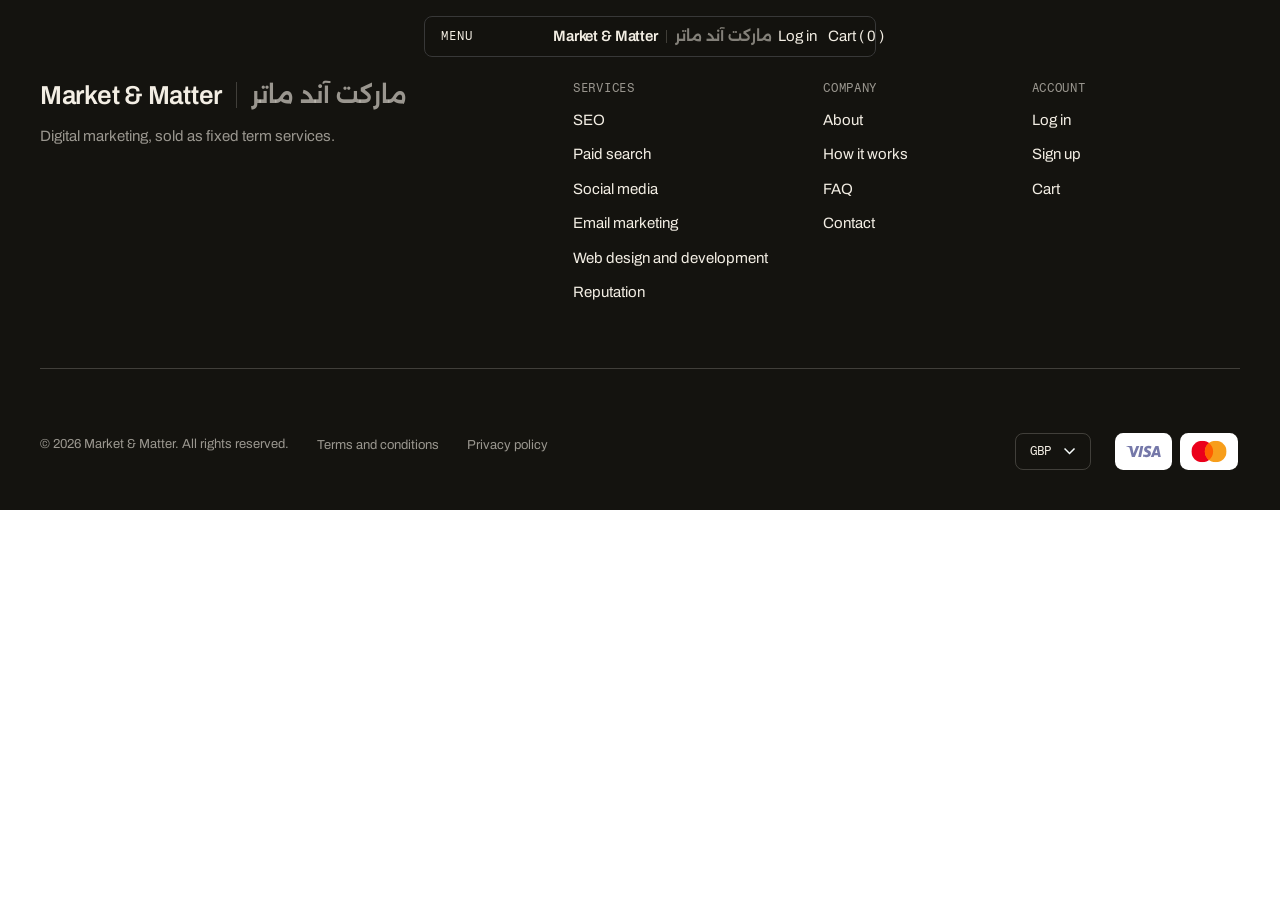
==== about.html @ 09798492 "ok" ====
<!doctype html>
<html lang="en">
  <head>
    <meta charset="UTF-8">
    <meta http-equiv="X-UA-Compatible" content="IE=edge">
    <meta name="viewport" content="width=device-width, initial-scale=1.0">
    <title>Marketandmatter</title>
    <link rel="icon" type="image/png" sizes="16x16" href="assest/img/tg-icon.svg">
    <link rel="stylesheet" href="assest/css/mainBase.css"> 
  </head>
  <body>
  
  <div class="main-div">
    <header class="header-top fixed-top" id="header-top">
      <nav class="site-nav" aria-label="Main">
        <button class="site-nav__menu" type="button" data-menu-toggle="" aria-expanded="false" aria-controls="menu-panel">Menu</button>
        <a class="logo" href="index.html" aria-label="Market &amp; Matter, home">
          <span class="logo__wordmark">Market &amp; Matter</span>
          <i class="logo__divider" aria-hidden="true"></i>
          <span class="logo__arabic" lang="ar" dir="rtl">ماركت آند ماتر</span>
        </a>
        <div class="site-nav__right">
          <a class="site-nav__login" href="login.html">Log in</a>
          <a class="site-nav__avatar" href="account.html" aria-label="Your account">JS</a>
          <button type="button" data-cart-toggle="" aria-expanded="false" aria-controls="cart-panel">Cart ( 0 ) </button>
        </div>
      </nav>
      <div class="menu-panel" id="menu-panel" data-menu-panel="">
        <div class="menu-panel__group" data-menu-group="">
          <button class="menu-panel__link" style="--i:0" type="button" data-menu-services="" aria-expanded="false">Services <i class="menu-panel__toggle-icon" aria-hidden="true"></i>
          </button>
          <div class="menu-panel__sub">
            <div class="menu-panel__sub-inner">
              <a class="menu-panel__service" href="seo.html">
                <span>01</span>SEO </a>
              <a class="menu-panel__service" href="paid-search.html">
                <span>02</span>Paid search </a>
              <a class="menu-panel__service" href="social-media.html">
                <span>03</span>Social media </a>
              <a class="menu-panel__service" href="email-marketing.html">
                <span>04</span>Email marketing </a>
              <a class="menu-panel__service" href="web-design.html">
                <span>05</span>Web design and development </a>
              <a class="menu-panel__service" href="reputation.html">
                <span>06</span>Reputation </a>
              <a class="menu-panel__service menu-panel__service--all" href="services.html">
                <span>07</span>All services and prices </a>
            </div>
          </div>
        </div>
        <a class="menu-panel__link" style="--i:1" href="how-it-works.html">How it works</a>
        <a class="menu-panel__link" style="--i:2" href="about.html">About</a>
        <a class="menu-panel__link" style="--i:3" href="faq.html">FAQ</a>
        <a class="menu-panel__link" style="--i:4" href="contact.html">Contact</a>
        <a class="menu-panel__link" style="--i:5" href="login.html">Log in</a>
        <div class="menu-panel__bottom">
          <div class="currency">
            <span class="currency__label">Currency</span>
            <div class="segmented segmented--small" role="group" aria-label="Currency">
              <button type="button" class="segmented__option" data-currency="GBP">GBP</button>
              <button type="button" class="segmented__option" data-currency="USD">USD</button>
              <button type="button" class="segmented__option is-active" data-currency="EUR">EUR</button>
            </div>
          </div>
          <span class="menu-panel__arabic" lang="ar" dir="rtl">ماركت آند ماتر</span>
        </div>
      </div>
      <aside class="cart-panel has-lines" id="cart-panel" data-cart-panel="" aria-label="Your cart">
        <div class="cart-panel__head">
          <span>Your cart</span>
          <button type="button" data-cart-close="">Close</button>
        </div>
        <div data-cart-panel-lines="">
          <div class="cart-panel__line">
            <div>
              <b class="cart-panel__name">SEO</b>
              <small class="cart-panel__meta">Silver, 3 month term</small>
            </div>
            <div class="cart-panel__price">
              <span class="cart-panel__amount">€1,045</span>
              <button type="button" class="cart-panel__remove" data-remove-line="mvhseyq75ofa">Remove</button>
            </div>
          </div>
          <div class="cart-panel__line">
            <div>
              <b class="cart-panel__name">SEO</b>
              <small class="cart-panel__meta">Gold, 3 month term</small>
            </div>
            <div class="cart-panel__price">
              <span class="cart-panel__amount">€1,996</span>
              <button type="button" class="cart-panel__remove" data-remove-line="mvhsf02rdxsi">Remove</button>
            </div>
          </div>
          <div class="cart-panel__line">
            <div>
              <b class="cart-panel__name">SEO</b>
              <small class="cart-panel__meta">Bronze, 3 month term</small>
            </div>
            <div class="cart-panel__price">
              <span class="cart-panel__amount">€312</span>
              <button type="button" class="cart-panel__remove" data-remove-line="mvhsf0vh52i3">Remove</button>
            </div>
          </div>
        </div>
        <div class="cart-panel__empty">
          <p>Your cart is empty.</p>
          <p>Pick a service, a tier and a term in Pricing and it lands here.</p>
        </div>
        <div class="cart-panel__foot">
          <div class="cart-panel__total">
            <span>Total at checkout</span>
            <b data-cart-panel-total="">€3,353</b>
          </div>
          <a class="cart-panel__go sweep" href="checkout.html">Go to checkout <svg class="icon icon--arrow" viewBox="0 0 15 12" fill="none" aria-hidden="true">
              <path d="M0 5.53H13M8 10.53L13 5.53L8 .53" stroke="currentColor" stroke-width="1.5"></path>
            </svg>
          </a>
        </div>
      </aside>
      
   </header>

   <main>
    
   </main>
  


   <footer class="footer-bg">
    <div class="container p-0">
       <div class="row">
         <div class="col-lg-6 col-md-12 col-sm-12 col-12">
          <div class="footer-logo-left">
            <div class="footer-logo">
              <a href="#">
                <span class="logoen">Market & Matter</span>
                <div class="divider"></div>
                <span class="logourd">ماركت آند ماتر</span>
              </a>
              <p>Digital marketing, sold as fixed term services.</p>
            </div>
          </div>
         </div>
         <div class="col-lg-6 col-md-12 col-sm-12 col-12">
          <div class="footer-right">
            <div class="footer-menu">
               <div class="footer-menu-link">
                  <h6>Services</h6>
                  <ul>
                    <li>
                      <a href="#">SEO</a>
                    </li>
                    <li>
                      <a href="#">Paid search</a>
                    </li>
                    <li>
                      <a href="#">Social media</a>
                    </li>
                    <li>
                       <a href="#">Email marketing</a>
                    </li>
                    <li>
                      <a href="#">Web design and development</a>
                    </li>
                    <li>
                      <a href="#">Reputation</a>
                    </li>
                  </ul>
               </div>
               <div class="footer-link-two">
                <div class="footer-menu-link">
                  <h6>Company</h6>
                  <ul>
                    <li>
                      <a href="#">About</a>
                    </li>
                     <li>
                      <a href="#">How it works</a>
                    </li>
                     <li>                        
                       <a href="#">FAQ</a>
                    </li>
                     <li>
                      <a href="#">Contact</a>
                    </li>
                  </ul>
               </div>
                <div class="footer-menu-link">
                  <h6>Account</h6>
                  <ul>
                    <li>
                      <a href="#">Log in</a>
                    </li>
                    <li>
                      <a href="#">Sign up</a>
                    </li>
                    <li>
                      <a href="#">Cart</a>
                    </li>
                  </ul>
               </div>
               </div>
            </div>
          </div>
         </div>
       </div>
    </div>
    <div class="container container-one p-0">
        <div class="row">
          <div class="col-lg-6 col-md-12 col-sm-12 col-12">
             <div class="footer-bottom-link">
              <p>© 2026 Market & Matter. All rights reserved.</p>
              <ul>
                <li>
                  <a href="#">Terms and conditions</a>
                </li>
                <li>
                  <a href="#">Privacy policy</a>
                </li>
              </ul>
             </div>
          </div>
          <div class="col-lg-6 col-md-12 col-sm-12 col-12">
             <div class="footer-bottom-link-two">
                <div class="dropdown">
                    <button class="btn btn-secondary dropdown-toggle" type="button" data-bs-toggle="dropdown" aria-expanded="false">
                      GBP
                    </button>
                    <ul class="dropdown-menu">
                      <li><a class="dropdown-item" href="#">GBP</a></li>
                      <li><a class="dropdown-item" href="#">GBP</a></li>
                      <li><a class="dropdown-item" href="#">GBP</a></li>
                    </ul>
                </div>
               <div class="foooter-img">
                  <p>We accept</p>
                  <img src="assest/img/card-logo.svg" alt="" class="img-fluid" srcset="assest/img/card-logo.svg">
                  <img src="assest/img/card-logo1.svg" alt="" class="img-fluid" srcset="assest/img/card-logo1.svg">
               </div>
             </div>
          </div>
        </div>
    </div>
</footer>
</div>
  <script src="assest/uiframe/js/jquery.min.js"></script>
  <script src="assest/uiframe/js/bootstrap.bundle.min.js"></script>
  <script src="assest/uiframe/js/popper.min.js"></script>
  <script src="assest/uiframe/js/slick.js"></script>
  <script src="assest/uiframe/js/owl.carousel.js"></script>
  <script src="assest/uiframe/js/swiper-bundle.min.js"></script>
  <script src="assest/uiframe/js/flickity.pkgd.min.js"></script>   
  <script src="assest/uiframe/js/aos.js"></script>
  <script src="./uiframe/js/home-js.js"></script>
  <script src="data/catalogue.js"></script>
  <!-- <script src="assest/js/partials.js"></script> -->
  <!-- <script src="assest/js/store.js"></script> -->
  <script src="assest/js/site.js"></script>
  <script>
    $(document).ready(function () {
        $(".navbar-toggler").click(function () {
            $(this).toggleClass("is-active");
            $("header").toggleClass("header-is-active");

            let logo = $("#logo");
            if (logo.attr("src") === "./img/logo.svg") {
                logo.attr("src", "./img/logo.svg");
            } else {
                logo.attr("src", "./img/logo.svg");
            }
        });
    });
  </script>
  <script>
    $('#filterid').on('click', function(event) {
        $('#filterBox').slideToggle(300);
        $('#filterBox').toggleClass('open');
        event.preventDefault();
    });
    $(document).ready(function(){
      $("#filter-close").click(function(){
        $("#filterBox").slideUp("slow");
      });
    });
    document.querySelectorAll(".ul-filter-menu h3").forEach(header => {
      header.addEventListener("click", () => {
        const body = header.nextElementSibling;

        body.classList.toggle("open");     // toggle body
        header.classList.toggle("active"); // toggle class on h3
      });
    });
  </script>
  <script>
    function selectCurrency(currency, flagSrc) {
        const btn = document.getElementById("currencyBtn");
        const flag = document.getElementById("currencyFlag");
        btn.innerHTML = `${currency} <img id="currencyFlag" src="${flagSrc}" class="img-fluid">`;
    }
  </script>
  <script>
    window.addEventListener('scroll', function() {
        var content = document.querySelector('header');
        var scrollPosition = window.scrollY;
        if (scrollPosition > 10) {
            content.classList.add("header-scroll")
        } else {
            content.classList.remove("header-scroll")
        }
    });
  </script>
  <script>
    AOS.init();
  </script>
</body>
</html>
---- assest/css/mainBase.css ----
@import url('https://fonts.googleapis.com/css2?family=Archivo:ital,wght@0,100..900;1,100..900&display=swap');
@import url('https://fonts.googleapis.com/css2?family=Alexandria:wght@100..900&display=swap');
@import url('https://fonts.googleapis.com/css2?family=Fragment+Mono:ital@0;1&display=swap');

/* --------- External Library CSS --------- */

@import url("./hamburgers.css");
@import url("../uiframe/css/bootstrap.min.css");
@import url("../uiframe/css/animate.min.css");
@import url("../uiframe/css/font-awesome.min.css");
@import url("../uiframe/css/aos.css");

/* --------- External Slider CSS --------- */

@import url("./owl.carousel.min.css");
@import url("./owl.theme.default.css");
@import url("./swiper-bundle.min.css");
@import url("../uiframe/css/slick.css");
@import url("../uiframe/css/slick-theme.css");

/* ---------site-css---------------- */

@import url('./base.css');
@import url('./components.css');
@import url('./home.css');
@import url('./tokens.css');

/* --------- Developer CSS --------- */

@import url("./dhiraj.css");
@import url("./dhirajresponsive.css");
@import url("./tstyle.css");
@import url("./sakch.css");
@import url("./sakdam.css");
@import url("./rstyle.css");
@import url("./diksha.css");
@import url("./medhnash.css");
@import url("./dev-alpha-style.css");
@import url("./dev-alpha-responsive.css");

/* ------------font family ---------- */

@font-face {
  font-family: 'Satoshi';
  src: url('../fonts/Satoshi-Regular.otf') format('opentype');
}
@font-face {
  font-family: 'Satoshi Black';
  src: url('../fonts/Satoshi-Black.otf') format('opentype');
}
@font-face {
  font-family: 'Satoshi Bold';
  src: url('../fonts/Satoshi-Bold.otf') format('opentype');
}
@font-face {
  font-family: 'Satoshi Light';
  src: url('../fonts/Satoshi-Light.otf') format('opentype');
}
@font-face {
  font-family: 'Satoshi Medium';
  src: url('../fonts/Satoshi-Medium.otf') format('opentype');
}




@media (min-width: 576px){
  .container, .container-sm {
      max-width: 540px;
  }
}
@media (min-width: 768px){
  .container, .container-md, .container-sm {
      max-width: 750px;
  }
}
@media (min-width: 992px){
  .container, .container-lg, .container-md, .container-sm, .container-xl, .container-xxl {
      max-width: 970px;
  }
}
@media (min-width: 1080px){
  .container, .container-lg, .container-md, .container-sm, .container-xl, .container-xxl {
      max-width: 1030px;
  }
}
@media (min-width: 1100px){
  .container, .container-lg, .container-md, .container-sm, .container-xl, .container-xxl {
      max-width: 1100px;
  }
}
@media (min-width: 1200px){
  .container, .container-lg, .container-md, .container-sm, .container-xl, .container-xxl {
      max-width: 1200px;
  }
}
@media (min-width: 1400px){
  .container, .container-lg, .container-md, .container-sm, .container-xl, .container-xxl {
       max-width: 1420px;
  }
}
@media (min-width: 1500px){
  .container, .container-lg, .container-md, .container-sm, .container-xl, .container-xxl {
      max-width: 1440px;
  }
}
@media only screen and (min-width: 1600px) and (max-width: 1700px){
  .container, .container-lg, .container-md, .container-sm, .container-xl, .container-xxl {
      max-width: 1440px;
  }
}
@media only screen and (min-width: 1701px) and (max-width: 1800px){
  .container, .container-lg, .container-md, .container-sm, .container-xl, .container-xxl {
    max-width: 1440px;
  }
}
@media only screen and (min-width: 1801px) and (max-width: 1920px){
  .container, .container-lg, .container-md, .container-sm, .container-xl, .container-xxl {
     max-width: 1440px;
  }
}
@media only screen and (min-width: 1921px) and (max-width: 2880px){
  .container, .container-lg, .container-md, .container-sm, .container-xl, .container-xxl {
    max-width: 1440px;
  } 
}
.bg-image {
  object-fit: cover;
}
.bg-image {
  top: 0;
  left: 0;
  width: 100%;
  height: 100%;
  z-index: -1;
}
.bg-image:not([class*=absolute]) {
  position: absolute;
}
section {
  padding: 80px  0;
  position: relative;
  overflow: hidden;
  z-index: 1;
}
html {
  scroll-behavior: smooth;
}
html,body{
  overflow-x:hidden;
}
*{
  margin: 0;
  padding: 0;
  box-sizing: border-box;
}


.border-top-2{
  border-top: 2px solid #211E1B;
}
.border-bottom-2{
  border-bottom: 2px solid #211E1B;
}
.border-bottom-deep{
  border-bottom: 2px solid #D6C6B4;
}
.border-top-deep{
  border-top: 2px solid #D6C6B4;
}
.tag-seal{
  color: var(--brand-seal, #AF2419);
  font-family: "Work Sans";
  font-size: 12px;
  font-style: normal;
  font-weight: 600;
  line-height: 140%; /* 16.8px */
  letter-spacing: 1.92px;
  text-transform: uppercase;
  margin-bottom: 0px;
}
.tag-soft{
  color: var(--brand-ink-soft, #3E3830);
  font-family: "Work Sans";
  font-size: 12px;
  font-style: normal;
  font-weight: 600;
  line-height: 140%; /* 16.8px */
  letter-spacing: 1.92px;
  text-transform: uppercase;
  margin-bottom: 0px;
}
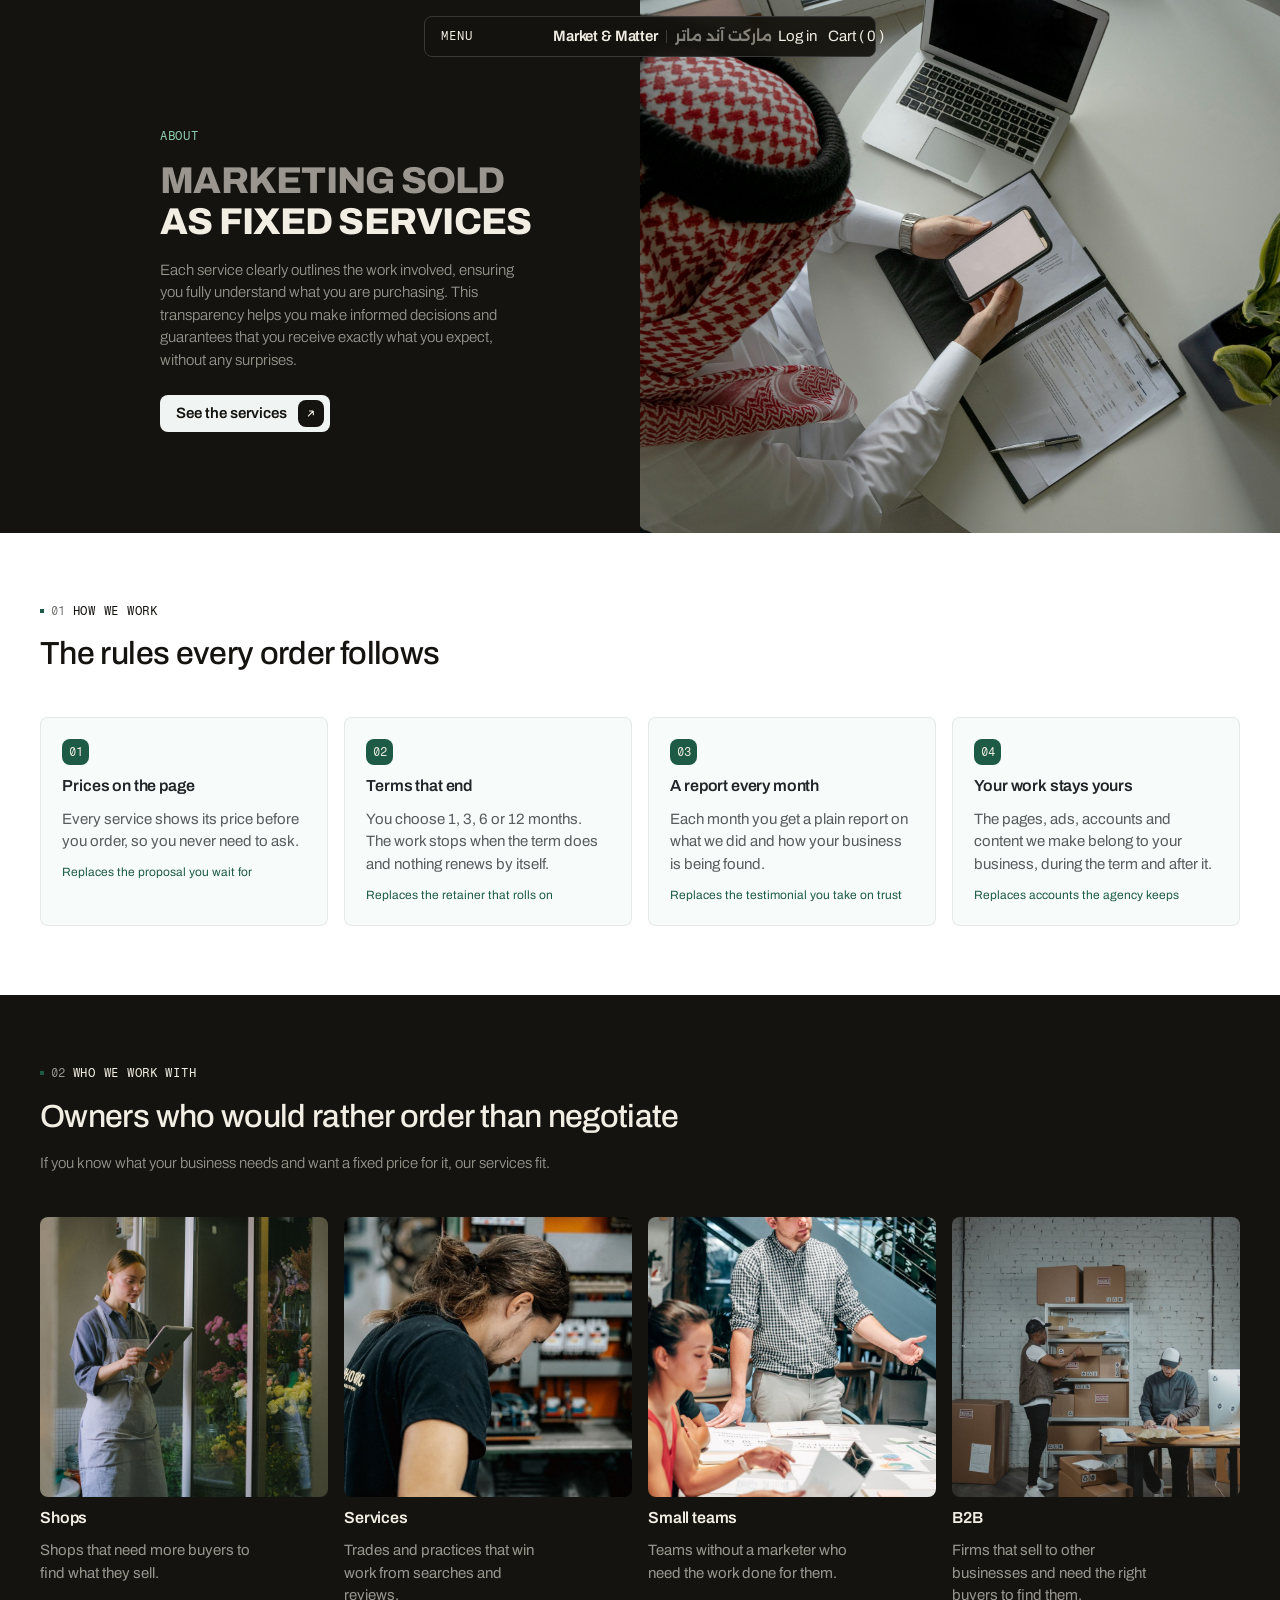
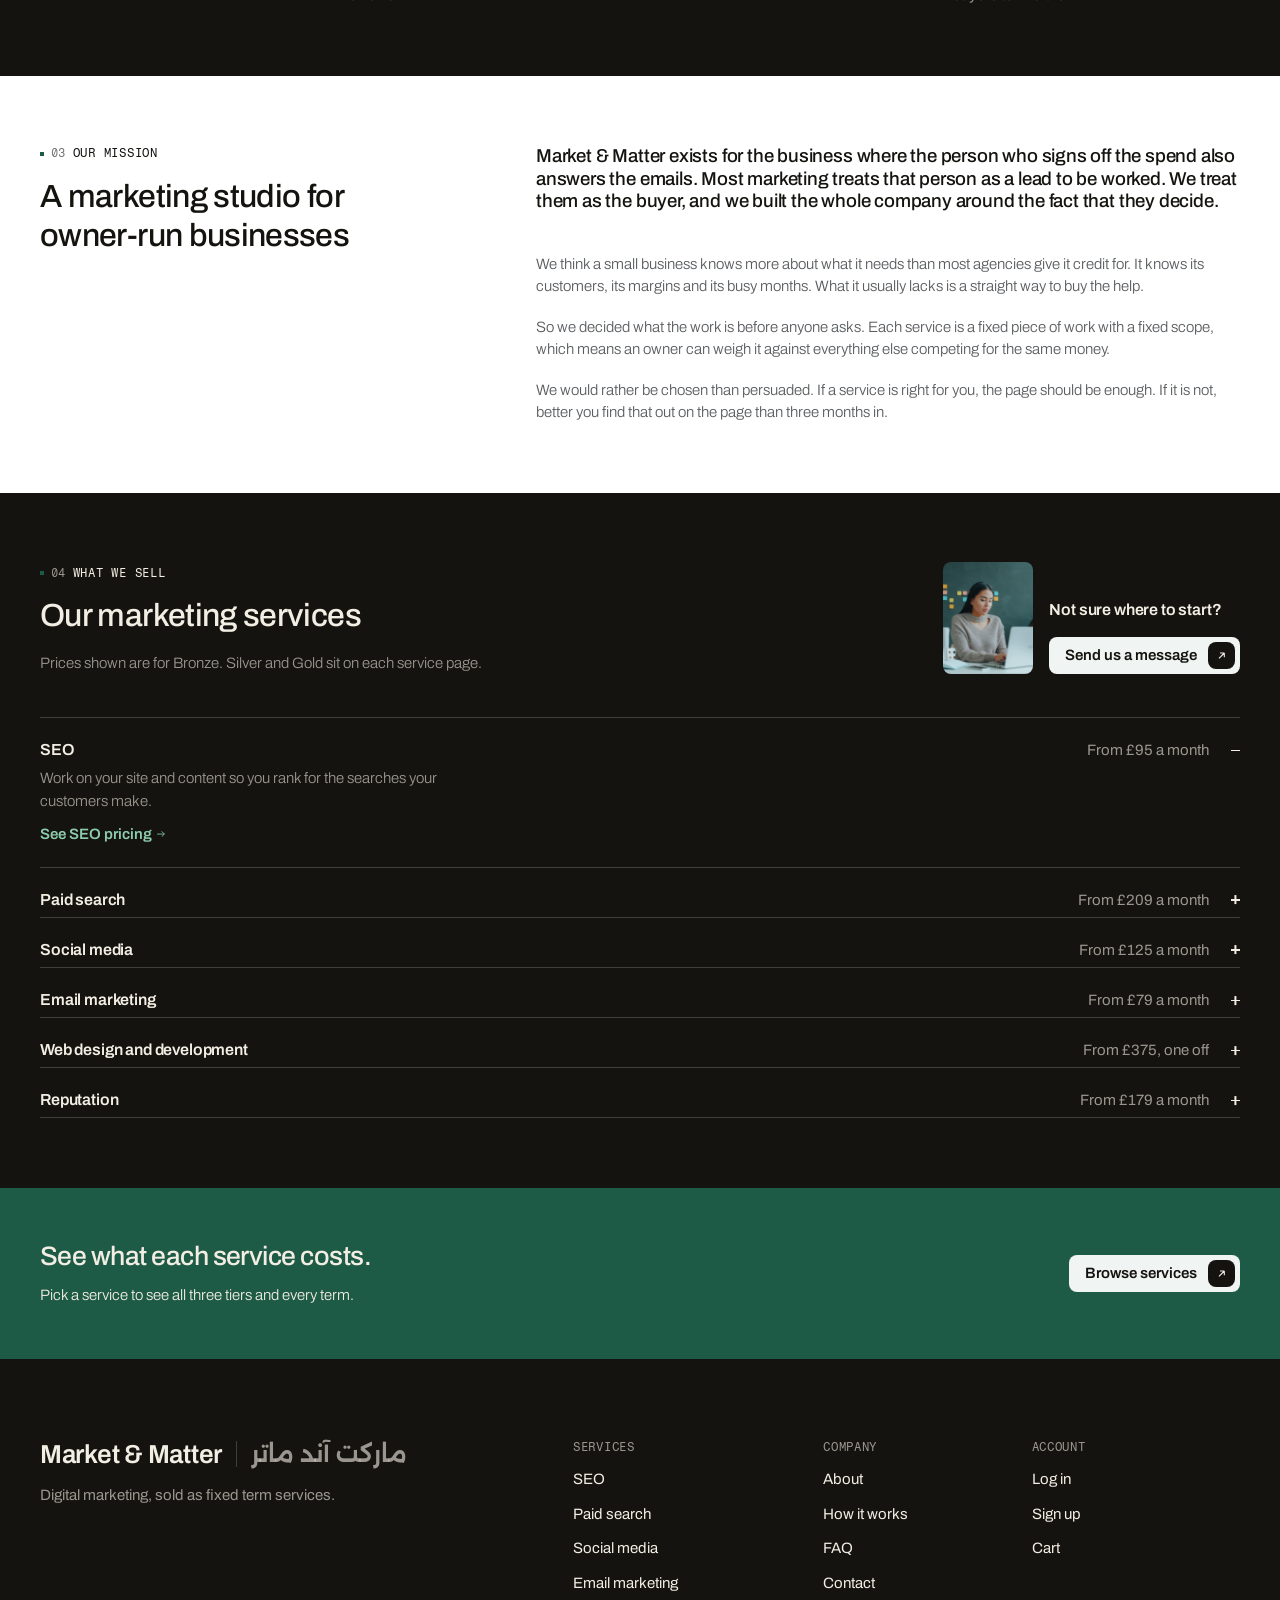
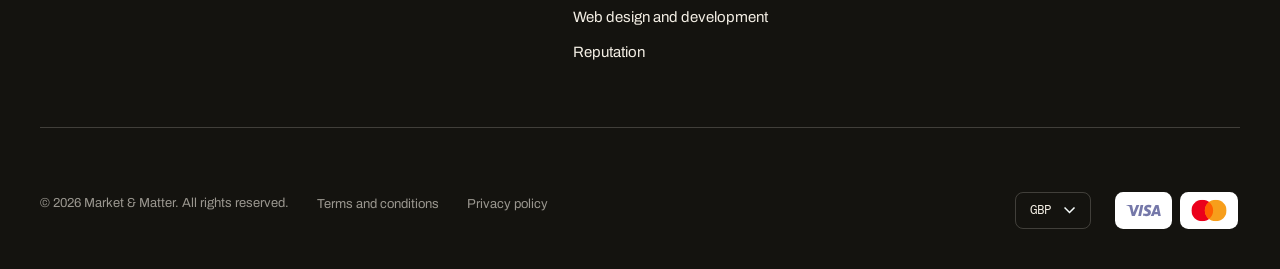
==== commit c983fb90: "ok" ====
--- a/about.html
+++ b/about.html
@@ -1,3 +1,4 @@
+
 <!doctype html>
 <html lang="en">
   <head>
@@ -5,8 +6,9 @@
     <meta http-equiv="X-UA-Compatible" content="IE=edge">
     <meta name="viewport" content="width=device-width, initial-scale=1.0">
     <title>Marketandmatter</title>
-    <link rel="icon" type="image/png" sizes="16x16" href="assest/img/tg-icon.svg">
-    <link rel="stylesheet" href="assest/css/mainBase.css"> 
+    <link rel="icon" href="assest/img/favicon.png" type="image/png">
+    <link rel="apple-touch-icon" href="assest/img/apple-touch-icon.png">
+    <link rel="stylesheet" href="assest/css/mainBase.css">
   </head>
   <body>
   
@@ -119,198 +121,471 @@
       </aside>
       
    </header>
-
-   <main>
-    
-   </main>
   
+  
+<main class="aboutus_t">
+  <section class="hero hero--split p-0">
+    <div class="hero__copy diff_padt">
+      <div class="hero__copy-inner stack">
+        <p class="eyebrow">About</p>
+        <h1 class="display">
+          <span class="display__muted">Marketing sold</span> as fixed services
+        </h1>
+        <p class="lead text-muted">Each service clearly outlines the work involved, ensuring you fully understand what you are purchasing. This transparency helps you make informed decisions and guarantees that you   receive exactly what you expect, without any surprises.</p>
+        <div>
+          <a class="button button--light sweep margin_top_t" href="services.html">See the services <span class="button__icon">
+              <svg class="icon icon--arrow-up" viewBox="0 0 14 14" fill="none" aria-hidden="true">
+                <path d="M3 11L11 3M11 3H4.5M11 3V9.5" stroke="currentColor" stroke-width="1.6" />
+              </svg>
+            </span>
+          </a>
+        </div>
+      </div>
+    </div>
+    <div class="hero__image">
+      <img src="assest/img/emirati-at-work.jpg" alt="A man in a red and white ghutra checks a phone at a desk beside a laptop and papers" width="2400" height="1600" fetchpriority="high">
+    </div>
+  </section>
+  <section class="section diff_padt2">
+    <div class="container p-0">
+      <div class="section-head section-head--stack dif_margin_bototmt">
+        <p class="index-label" data-reveal>
+          <span class="index-label__index">01</span>How we work
+        </p>
+        <h2 class="heading-l" data-reveal>The rules every order follows</h2>
+      </div>
+      <div class="grid-4 diff_margin_ttt" data-carousel>
+        <article class="card" data-reveal>
+          <span class="card__number">01</span>
+          <h3 class="title-l">Prices on the page</h3>
+          <p class="text-muted">Every service shows its price before you order, so you never need to ask.</p>
+          <p class="card__note">Replaces the proposal you wait for</p>
+        </article>
+        <article class="card" data-reveal>
+          <span class="card__number">02</span>
+          <h3 class="title-l">Terms that end</h3>
+          <p class="text-muted">You choose 1, 3, 6 or 12 months. The work stops when the term does and nothing renews by itself.</p>
+          <p class="card__note">Replaces the retainer that rolls on</p>
+        </article>
+        <article class="card" data-reveal>
+          <span class="card__number">03</span>
+          <h3 class="title-l">A report every month</h3>
+          <p class="text-muted">Each month you get a plain report on what we did and how your business is being found.</p>
+          <p class="card__note">Replaces the testimonial you take on trust</p>
+        </article>
+        <article class="card" data-reveal>
+          <span class="card__number">04</span>
+          <h3 class="title-l">Your work stays yours</h3>
+          <p class="text-muted">The pages, ads, accounts and content we make belong to your business, during the term and after it.</p>
+          <p class="card__note">Replaces accounts the agency keeps</p>
+        </article>
+      </div>
+      <div class="carousel-dots dots_topt" data-carousel-dots></div>
+    </div>
+  </section>
+  <section class="section section--dark diff_padd3 diferential_t">
+    <div class="container p-0">
+      <div class="section-head section-head--stack">
+        <p class="index-label" data-reveal>
+          <span class="index-label__index">02</span>Who we work with
+        </p>
+        <h2 class="heading-l" data-reveal>Owners who would rather order than negotiate</h2>
+        <p class="lead text-muted" data-reveal>If you know what your business needs and want a fixed price for it, our services fit.</p>
+      </div>
+      <div class="grid-4 diff_margin_ttt" data-carousel>
+        <article class="photo-card" data-reveal>
+          <div class="photo-card__image">
+            <img src="assest/img/flower-shop-owner.jpg" alt="A florist in an apron reads a tablet beside a flower fridge" loading="lazy" decoding="async" width="1400" height="2100">
+          </div>
+          <h3 class="title-l">Shops</h3>
+          <p class="text-muted">Shops that need more buyers to find what they sell.</p>
+        </article>
+        <article class="photo-card" data-reveal>
+          <div class="photo-card__image">
+            <img src="assest/img/technician-fuse-board.jpg" alt="A technician working at a fuse board" loading="lazy" decoding="async" width="800" height="1422">
+          </div>
+          <h3 class="title-l">Services</h3>
+          <p class="text-muted">Trades and practices that win work from searches and reviews.</p>
+        </article>
+        <article class="photo-card" data-reveal>
+          <div class="photo-card__image">
+            <img src="assest/img/small-team-table.jpg" alt="A small team talking around one table" loading="lazy" decoding="async" width="800" height="1067">
+          </div>
+          <h3 class="title-l">Small teams</h3>
+          <p class="text-muted">Teams without a marketer who need the work done for them.</p>
+        </article>
+        <article class="photo-card" data-reveal>
+          <div class="photo-card__image">
+            <img src="assest/img/packing-stock.jpg" alt="Two people packing stock in a small warehouse" loading="lazy" decoding="async" width="800" height="1200">
+          </div>
+          <h3 class="title-l">B2B</h3>
+          <p class="text-muted">Firms that sell to other businesses and need the right buyers to find them.</p>
+        </article>
+      </div>
+      <div class="carousel-dots" data-carousel-dots></div>
+    </div>
+  </section>
+  <section class="section diff_padt2">
+    <div class="container p-0 mission">
+      <div class="stack">
+        <p class="index-label" data-reveal>
+          <span class="index-label__index">03</span>Our mission
+        </p>
+        <h2 class="heading-l" data-reveal>A marketing studio for <br>owner-run businesses </h2>
+      </div>
+      <div data-reveal>
+        <p class="mission__lede diff_p_margin_bottom">Market &amp; Matter exists for the business where the person who signs off the spend also answers the emails. Most marketing treats that person as a lead to be worked. We treat them as the buyer, and we built the whole company around the fact that they decide.</p>
+        <div class="prose lead text-muted">
+          <p>We think a small business knows more about what it needs than most agencies give it credit for. It knows its customers, its margins and its busy months. What it usually lacks is a straight way to buy the help.</p>
+          <p>So we decided what the work is before anyone asks. Each service is a fixed piece of work with a fixed scope, which means an owner can weigh it against everything else competing for the same money.</p>
+          <p>We would rather be chosen than persuaded. If a service is right for you, the page should be enough. If it is not, better you find that out on the page than three months in.</p>
+        </div>
+      </div>
+    </div>
+  </section>
+  <section class="section section--dark diff_padd3">
+    <div class="container p-0">
+      <div class="section-head diff_gaptttttt">
+        <div class="stack">
+          <p class="index-label" data-reveal>
+            <span class="index-label__index">04</span>What we sell
+          </p>
+          <h2 class="heading-l" data-reveal>Our marketing services</h2>
+          <p class="lead text-muted" data-reveal>Prices shown are for Bronze. Silver and Gold sit on each service page.</p>
+        </div>
+        <div class="contact-card diff_stylest" data-reveal>
+          <div class="contact-card__image">
+            <img src="assest/img/founder-at-laptop.jpg" alt="A woman working at a laptop against a teal wall" loading="lazy" decoding="async" width="1520" height="1920">
+          </div>
+          <div class="stack">
+            <p class="title-l">Not sure where to start?</p>
+            <div>
+              <a class="button button--light sweep" href="contact.html">Send us a message <span class="button__icon">
+                  <svg class="icon icon--arrow-up" viewBox="0 0 14 14" fill="none" aria-hidden="true">
+                    <path d="M3 11L11 3M11 3H4.5M11 3V9.5" stroke="currentColor" stroke-width="1.6" />
+                  </svg>
+                </span>
+              </a>
+            </div>
+          </div>
+        </div>
+      </div>
+      <div data-accordion="single">
+        <div class="accordion-row is-open" data-accordion-item data-reveal>
+          <button class="accordion-row__button" type="button" data-accordion-button aria-expanded="true">
+            <span class="accordion-row__title">SEO</span>
+            <span class="accordion-row__price" data-price-from="seo"></span>
+            <i class="plus" aria-hidden="true"></i>
+          </button>
+          <div class="accordion-row__panel">
+            <div>
+              <div class="accordion-row__body">
+                <p class="lead text-muted">Work on your site and content so you rank for the searches your customers make.</p>
+                <a class="link-arrow link-arrow--mint" href="seo.html">See SEO pricing <svg class="icon icon--arrow" viewBox="0 0 15 12" fill="none" aria-hidden="true">
+                    <path d="M0 5.53H13M8 10.53L13 5.53L8 .53" stroke="currentColor" stroke-width="1.5" />
+                  </svg>
+                </a>
+              </div>
+            </div>
+          </div>
+        </div>
+        <div class="accordion-row" data-accordion-item data-reveal>
+          <button class="accordion-row__button" type="button" data-accordion-button aria-expanded="false">
+            <span class="accordion-row__title">Paid search</span>
+            <span class="accordion-row__price" data-price-from="paid-search"></span>
+            <i class="plus" aria-hidden="true"></i>
+          </button>
+          <div class="accordion-row__panel">
+            <div>
+              <div class="accordion-row__body">
+                <p class="lead text-muted">Google ads shown to people searching to buy, run for you.</p>
+                <a class="link-arrow link-arrow--mint" href="paid-search.html">See paid search pricing <svg class="icon icon--arrow" viewBox="0 0 15 12" fill="none" aria-hidden="true">
+                    <path d="M0 5.53H13M8 10.53L13 5.53L8 .53" stroke="currentColor" stroke-width="1.5" />
+                  </svg>
+                </a>
+              </div>
+            </div>
+          </div>
+        </div>
+        <div class="accordion-row" data-accordion-item data-reveal>
+          <button class="accordion-row__button" type="button" data-accordion-button aria-expanded="false">
+            <span class="accordion-row__title">Social media</span>
+            <span class="accordion-row__price" data-price-from="social-media"></span>
+            <i class="plus" aria-hidden="true"></i>
+          </button>
+          <div class="accordion-row__panel">
+            <div>
+              <div class="accordion-row__body">
+                <p class="lead text-muted">A month of posts planned ahead and written in your voice.</p>
+                <a class="link-arrow link-arrow--mint" href="social-media.html">See social media pricing <svg class="icon icon--arrow" viewBox="0 0 15 12" fill="none" aria-hidden="true">
+                    <path d="M0 5.53H13M8 10.53L13 5.53L8 .53" stroke="currentColor" stroke-width="1.5" />
+                  </svg>
+                </a>
+              </div>
+            </div>
+          </div>
+        </div>
+        <div class="accordion-row" data-accordion-item data-reveal>
+          <button class="accordion-row__button" type="button" data-accordion-button aria-expanded="false">
+            <span class="accordion-row__title">Email marketing</span>
+            <span class="accordion-row__price" data-price-from="email-marketing"></span>
+            <i class="plus" aria-hidden="true"></i>
+          </button>
+          <div class="accordion-row__panel">
+            <div>
+              <div class="accordion-row__body">
+                <p class="lead text-muted">Newsletters and automated emails that bring customers back.</p>
+                <a class="link-arrow link-arrow--mint" href="email-marketing.html">See email pricing <svg class="icon icon--arrow" viewBox="0 0 15 12" fill="none" aria-hidden="true">
+                    <path d="M0 5.53H13M8 10.53L13 5.53L8 .53" stroke="currentColor" stroke-width="1.5" />
+                  </svg>
+                </a>
+              </div>
+            </div>
+          </div>
+        </div>
+        <div class="accordion-row" data-accordion-item data-reveal>
+          <button class="accordion-row__button" type="button" data-accordion-button aria-expanded="false">
+            <span class="accordion-row__title">Web design and development</span>
+            <span class="accordion-row__price" data-price-from="web-design"></span>
+            <i class="plus" aria-hidden="true"></i>
+          </button>
+          <div class="accordion-row__panel">
+            <div>
+              <div class="accordion-row__body">
+                <p class="lead text-muted">A site designed, built and handed over for you to keep.</p>
+                <a class="link-arrow link-arrow--mint" href="web-design.html">See web design pricing <svg class="icon icon--arrow" viewBox="0 0 15 12" fill="none" aria-hidden="true">
+                    <path d="M0 5.53H13M8 10.53L13 5.53L8 .53" stroke="currentColor" stroke-width="1.5" />
+                  </svg>
+                </a>
+              </div>
+            </div>
+          </div>
+        </div>
+        <div class="accordion-row" data-accordion-item data-reveal>
+          <button class="accordion-row__button" type="button" data-accordion-button aria-expanded="false">
+            <span class="accordion-row__title">Reputation</span>
+            <span class="accordion-row__price" data-price-from="reputation"></span>
+            <i class="plus" aria-hidden="true"></i>
+          </button>
+          <div class="accordion-row__panel">
+            <div>
+              <div class="accordion-row__body">
+                <p class="lead text-muted">Reviews gathered, answered and kept on show.</p>
+                <a class="link-arrow link-arrow--mint" href="reputation.html">See reputation pricing <svg class="icon icon--arrow" viewBox="0 0 15 12" fill="none" aria-hidden="true">
+                    <path d="M0 5.53H13M8 10.53L13 5.53L8 .53" stroke="currentColor" stroke-width="1.5" />
+                  </svg>
+                </a>
+              </div>
+            </div>
+          </div>
+        </div>
+      </div>
+    </div>
+  </section>
+  <section class="section--green green_wala_paddingt">
+    <div class="container cta-band dif_padttt" >
+      <div class="stack stack--s">
+        <h2 class="heading-m">See what each<br class="desktop_nonet"> service costs.</h2>
+        <p class="lead">Pick a service to see all three tiers and every term.</p>
+      </div>
+      <a class="button button--light sweep hundred_width_mobt" href="services.html">Browse services <span class="button__icon">
+          <svg class="icon icon--arrow-up" viewBox="0 0 14 14" fill="none" aria-hidden="true">
+            <path d="M3 11L11 3M11 3H4.5M11 3V9.5" stroke="currentColor" stroke-width="1.6" />
+          </svg>
+        </span>
+      </a>
+    </div>
+  </section>
+</main>
 
 
-   <footer class="footer-bg">
-    <div class="container p-0">
-       <div class="row">
-         <div class="col-lg-6 col-md-12 col-sm-12 col-12">
-          <div class="footer-logo-left">
-            <div class="footer-logo">
-              <a href="#">
-                <span class="logoen">Market & Matter</span>
-                <div class="divider"></div>
-                <span class="logourd">ماركت آند ماتر</span>
-              </a>
-              <p>Digital marketing, sold as fixed term services.</p>
-            </div>
-          </div>
-         </div>
-         <div class="col-lg-6 col-md-12 col-sm-12 col-12">
-          <div class="footer-right">
-            <div class="footer-menu">
-               <div class="footer-menu-link">
-                  <h6>Services</h6>
-                  <ul>
-                    <li>
-                      <a href="#">SEO</a>
-                    </li>
-                    <li>
-                      <a href="#">Paid search</a>
-                    </li>
-                    <li>
-                      <a href="#">Social media</a>
-                    </li>
-                    <li>
-                       <a href="#">Email marketing</a>
-                    </li>
-                    <li>
-                      <a href="#">Web design and development</a>
-                    </li>
-                    <li>
-                      <a href="#">Reputation</a>
-                    </li>
+
+<footer class="footer-bg">
+  <div class="container p-0">
+     <div class="row">
+       <div class="col-lg-6 col-md-12 col-sm-12 col-12">
+        <div class="footer-logo-left">
+          <div class="footer-logo">
+            <a href="#">
+              <span class="logoen">Market & Matter</span>
+              <div class="divider"></div>
+              <span class="logourd">ماركت آند ماتر</span>
+            </a>
+            <p>Digital marketing, sold as fixed term services.</p>
+          </div>
+        </div>
+       </div>
+       <div class="col-lg-6 col-md-12 col-sm-12 col-12">
+        <div class="footer-right">
+          <div class="footer-menu">
+             <div class="footer-menu-link">
+                <h6>Services</h6>
+                <ul>
+                  <li>
+                    <a href="#">SEO</a>
+                  </li>
+                  <li>
+                    <a href="#">Paid search</a>
+                  </li>
+                  <li>
+                    <a href="#">Social media</a>
+                  </li>
+                  <li>
+                     <a href="#">Email marketing</a>
+                  </li>
+                  <li>
+                    <a href="#">Web design and development</a>
+                  </li>
+                  <li>
+                    <a href="#">Reputation</a>
+                  </li>
+                </ul>
+             </div>
+             <div class="footer-link-two">
+              <div class="footer-menu-link">
+                <h6>Company</h6>
+                <ul>
+                  <li>
+                    <a href="#">About</a>
+                  </li>
+                   <li>
+                    <a href="#">How it works</a>
+                  </li>
+                   <li>                        
+                     <a href="#">FAQ</a>
+                  </li>
+                   <li>
+                    <a href="#">Contact</a>
+                  </li>
+                </ul>
+             </div>
+              <div class="footer-menu-link">
+                <h6>Account</h6>
+                <ul>
+                  <li>
+                    <a href="#">Log in</a>
+                  </li>
+                  <li>
+                    <a href="#">Sign up</a>
+                  </li>
+                  <li>
+                    <a href="#">Cart</a>
+                  </li>
+                </ul>
+             </div>
+             </div>
+          </div>
+        </div>
+       </div>
+     </div>
+  </div>
+  <div class="container container-one p-0">
+      <div class="row">
+        <div class="col-lg-6 col-md-12 col-sm-12 col-12">
+           <div class="footer-bottom-link">
+            <p>© 2026 Market & Matter. All rights reserved.</p>
+            <ul>
+              <li>
+                <a href="#">Terms and conditions</a>
+              </li>
+              <li>
+                <a href="#">Privacy policy</a>
+              </li>
+            </ul>
+           </div>
+        </div>
+        <div class="col-lg-6 col-md-12 col-sm-12 col-12">
+           <div class="footer-bottom-link-two">
+              <div class="dropdown">
+                  <button class="btn btn-secondary dropdown-toggle" type="button" data-bs-toggle="dropdown" aria-expanded="false">
+                    GBP
+                  </button>
+                  <ul class="dropdown-menu">
+                    <li><a class="dropdown-item" href="#">GBP</a></li>
+                    <li><a class="dropdown-item" href="#">GBP</a></li>
+                    <li><a class="dropdown-item" href="#">GBP</a></li>
                   </ul>
-               </div>
-               <div class="footer-link-two">
-                <div class="footer-menu-link">
-                  <h6>Company</h6>
-                  <ul>
-                    <li>
-                      <a href="#">About</a>
-                    </li>
-                     <li>
-                      <a href="#">How it works</a>
-                    </li>
-                     <li>                        
-                       <a href="#">FAQ</a>
-                    </li>
-                     <li>
-                      <a href="#">Contact</a>
-                    </li>
-                  </ul>
-               </div>
-                <div class="footer-menu-link">
-                  <h6>Account</h6>
-                  <ul>
-                    <li>
-                      <a href="#">Log in</a>
-                    </li>
-                    <li>
-                      <a href="#">Sign up</a>
-                    </li>
-                    <li>
-                      <a href="#">Cart</a>
-                    </li>
-                  </ul>
-               </div>
-               </div>
-            </div>
-          </div>
-         </div>
-       </div>
-    </div>
-    <div class="container container-one p-0">
-        <div class="row">
-          <div class="col-lg-6 col-md-12 col-sm-12 col-12">
-             <div class="footer-bottom-link">
-              <p>© 2026 Market & Matter. All rights reserved.</p>
-              <ul>
-                <li>
-                  <a href="#">Terms and conditions</a>
-                </li>
-                <li>
-                  <a href="#">Privacy policy</a>
-                </li>
-              </ul>
+              </div>
+             <div class="foooter-img">
+                <p>We accept</p>
+                <img src="assest/img/card-logo.svg" alt="" class="img-fluid" srcset="assest/img/card-logo.svg">
+                <img src="assest/img/card-logo1.svg" alt="" class="img-fluid" srcset="assest/img/card-logo1.svg">
              </div>
-          </div>
-          <div class="col-lg-6 col-md-12 col-sm-12 col-12">
-             <div class="footer-bottom-link-two">
-                <div class="dropdown">
-                    <button class="btn btn-secondary dropdown-toggle" type="button" data-bs-toggle="dropdown" aria-expanded="false">
-                      GBP
-                    </button>
-                    <ul class="dropdown-menu">
-                      <li><a class="dropdown-item" href="#">GBP</a></li>
-                      <li><a class="dropdown-item" href="#">GBP</a></li>
-                      <li><a class="dropdown-item" href="#">GBP</a></li>
-                    </ul>
-                </div>
-               <div class="foooter-img">
-                  <p>We accept</p>
-                  <img src="assest/img/card-logo.svg" alt="" class="img-fluid" srcset="assest/img/card-logo.svg">
-                  <img src="assest/img/card-logo1.svg" alt="" class="img-fluid" srcset="assest/img/card-logo1.svg">
-               </div>
-             </div>
-          </div>
-        </div>
-    </div>
+           </div>
+        </div>
+      </div>
+  </div>
 </footer>
 </div>
-  <script src="assest/uiframe/js/jquery.min.js"></script>
-  <script src="assest/uiframe/js/bootstrap.bundle.min.js"></script>
-  <script src="assest/uiframe/js/popper.min.js"></script>
-  <script src="assest/uiframe/js/slick.js"></script>
-  <script src="assest/uiframe/js/owl.carousel.js"></script>
-  <script src="assest/uiframe/js/swiper-bundle.min.js"></script>
-  <script src="assest/uiframe/js/flickity.pkgd.min.js"></script>   
-  <script src="assest/uiframe/js/aos.js"></script>
-  <script src="./uiframe/js/home-js.js"></script>
-  <script src="data/catalogue.js"></script>
-  <!-- <script src="assest/js/partials.js"></script> -->
-  <!-- <script src="assest/js/store.js"></script> -->
-  <script src="assest/js/site.js"></script>
-  <script>
-    $(document).ready(function () {
-        $(".navbar-toggler").click(function () {
-            $(this).toggleClass("is-active");
-            $("header").toggleClass("header-is-active");
+<script src="assest/uiframe/js/jquery.min.js"></script>
+<script src="assest/uiframe/js/bootstrap.bundle.min.js"></script>
+<script src="assest/uiframe/js/popper.min.js"></script>
+<script src="assest/uiframe/js/slick.js"></script>
+<script src="assest/uiframe/js/owl.carousel.js"></script>
+<script src="assest/uiframe/js/swiper-bundle.min.js"></script>
+<script src="assest/uiframe/js/flickity.pkgd.min.js"></script>   
+<script src="assest/uiframe/js/aos.js"></script>
+<script src="./uiframe/js/home-js.js"></script>
+<script src="data/catalogue.js"></script>
+<script src="assest/js/partials.js"></script>
+<script src="assest/js/store.js"></script>
+<script src="assest/js/site.js"></script>
+<script src="assest/js/service.js"></script>
+<script>
+  $(document).ready(function () {
+      $(".navbar-toggler").click(function () {
+          $(this).toggleClass("is-active");
+          $("header").toggleClass("header-is-active");
 
-            let logo = $("#logo");
-            if (logo.attr("src") === "./img/logo.svg") {
-                logo.attr("src", "./img/logo.svg");
-            } else {
-                logo.attr("src", "./img/logo.svg");
-            }
-        });
+          let logo = $("#logo");
+          if (logo.attr("src") === "./img/logo.svg") {
+              logo.attr("src", "./img/logo.svg");
+          } else {
+              logo.attr("src", "./img/logo.svg");
+          }
+      });
+  });
+</script>
+<script>
+  $('#filterid').on('click', function(event) {
+      $('#filterBox').slideToggle(300);
+      $('#filterBox').toggleClass('open');
+      event.preventDefault();
+  });
+  $(document).ready(function(){
+    $("#filter-close").click(function(){
+      $("#filterBox").slideUp("slow");
     });
-  </script>
-  <script>
-    $('#filterid').on('click', function(event) {
-        $('#filterBox').slideToggle(300);
-        $('#filterBox').toggleClass('open');
-        event.preventDefault();
+  });
+  document.querySelectorAll(".ul-filter-menu h3").forEach(header => {
+    header.addEventListener("click", () => {
+      const body = header.nextElementSibling;
+
+      body.classList.toggle("open");     // toggle body
+      header.classList.toggle("active"); // toggle class on h3
     });
-    $(document).ready(function(){
-      $("#filter-close").click(function(){
-        $("#filterBox").slideUp("slow");
-      });
-    });
-    document.querySelectorAll(".ul-filter-menu h3").forEach(header => {
-      header.addEventListener("click", () => {
-        const body = header.nextElementSibling;
-
-        body.classList.toggle("open");     // toggle body
-        header.classList.toggle("active"); // toggle class on h3
-      });
-    });
-  </script>
-  <script>
-    function selectCurrency(currency, flagSrc) {
-        const btn = document.getElementById("currencyBtn");
-        const flag = document.getElementById("currencyFlag");
-        btn.innerHTML = `${currency} <img id="currencyFlag" src="${flagSrc}" class="img-fluid">`;
-    }
-  </script>
-  <script>
-    window.addEventListener('scroll', function() {
-        var content = document.querySelector('header');
-        var scrollPosition = window.scrollY;
-        if (scrollPosition > 10) {
-            content.classList.add("header-scroll")
-        } else {
-            content.classList.remove("header-scroll")
-        }
-    });
-  </script>
-  <script>
-    AOS.init();
-  </script>
+  });
+</script>
+<script>
+  function selectCurrency(currency, flagSrc) {
+      const btn = document.getElementById("currencyBtn");
+      const flag = document.getElementById("currencyFlag");
+      btn.innerHTML = `${currency} <img id="currencyFlag" src="${flagSrc}" class="img-fluid">`;
+  }
+</script>
+<script>
+  window.addEventListener('scroll', function() {
+      var content = document.querySelector('header');
+      var scrollPosition = window.scrollY;
+      if (scrollPosition > 10) {
+          content.classList.add("header-scroll")
+      } else {
+          content.classList.remove("header-scroll")
+      }
+  });
+</script>
+<script>
+  AOS.init();
+</script>
 </body>
 </html>
--- a/assest/css/mainBase.css
+++ b/assest/css/mainBase.css
@@ -138,7 +138,6 @@
   position: absolute;
 }
 section {
-  padding: 80px  0;
   position: relative;
   overflow: hidden;
   z-index: 1;
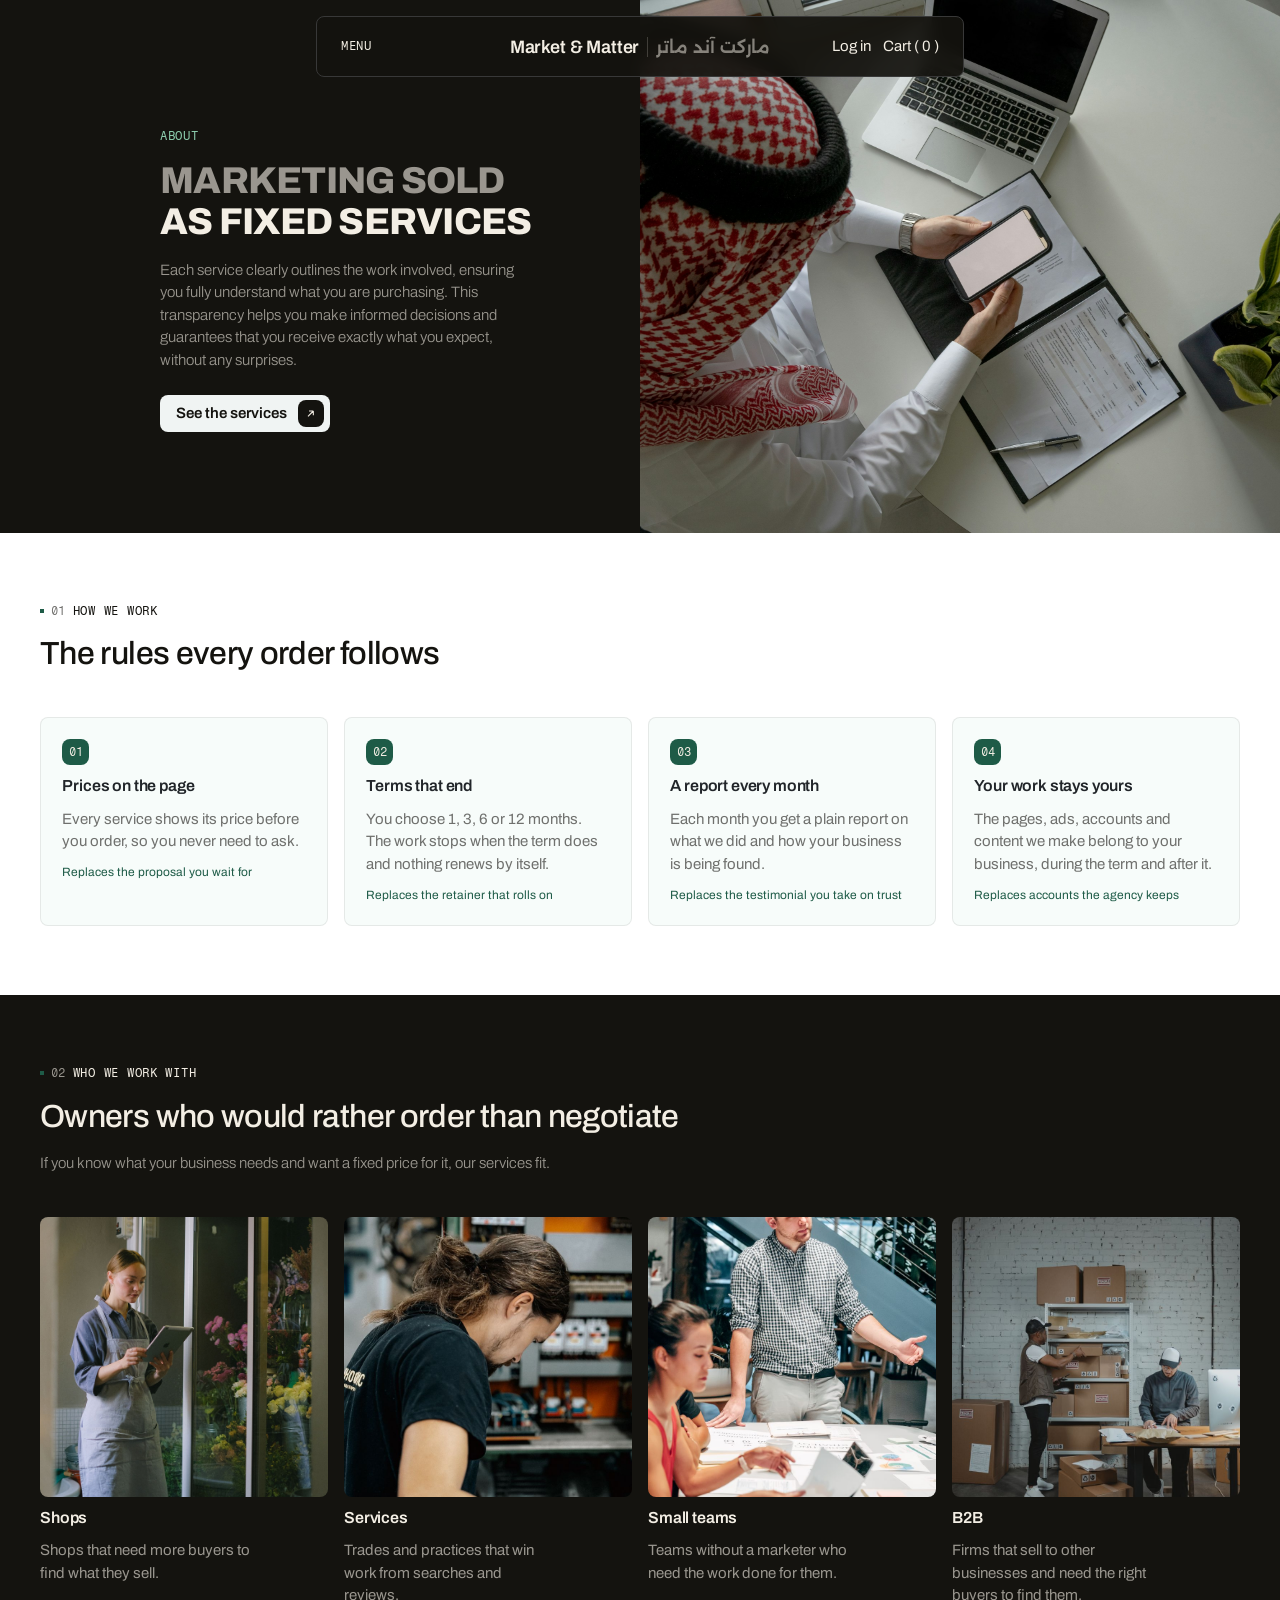
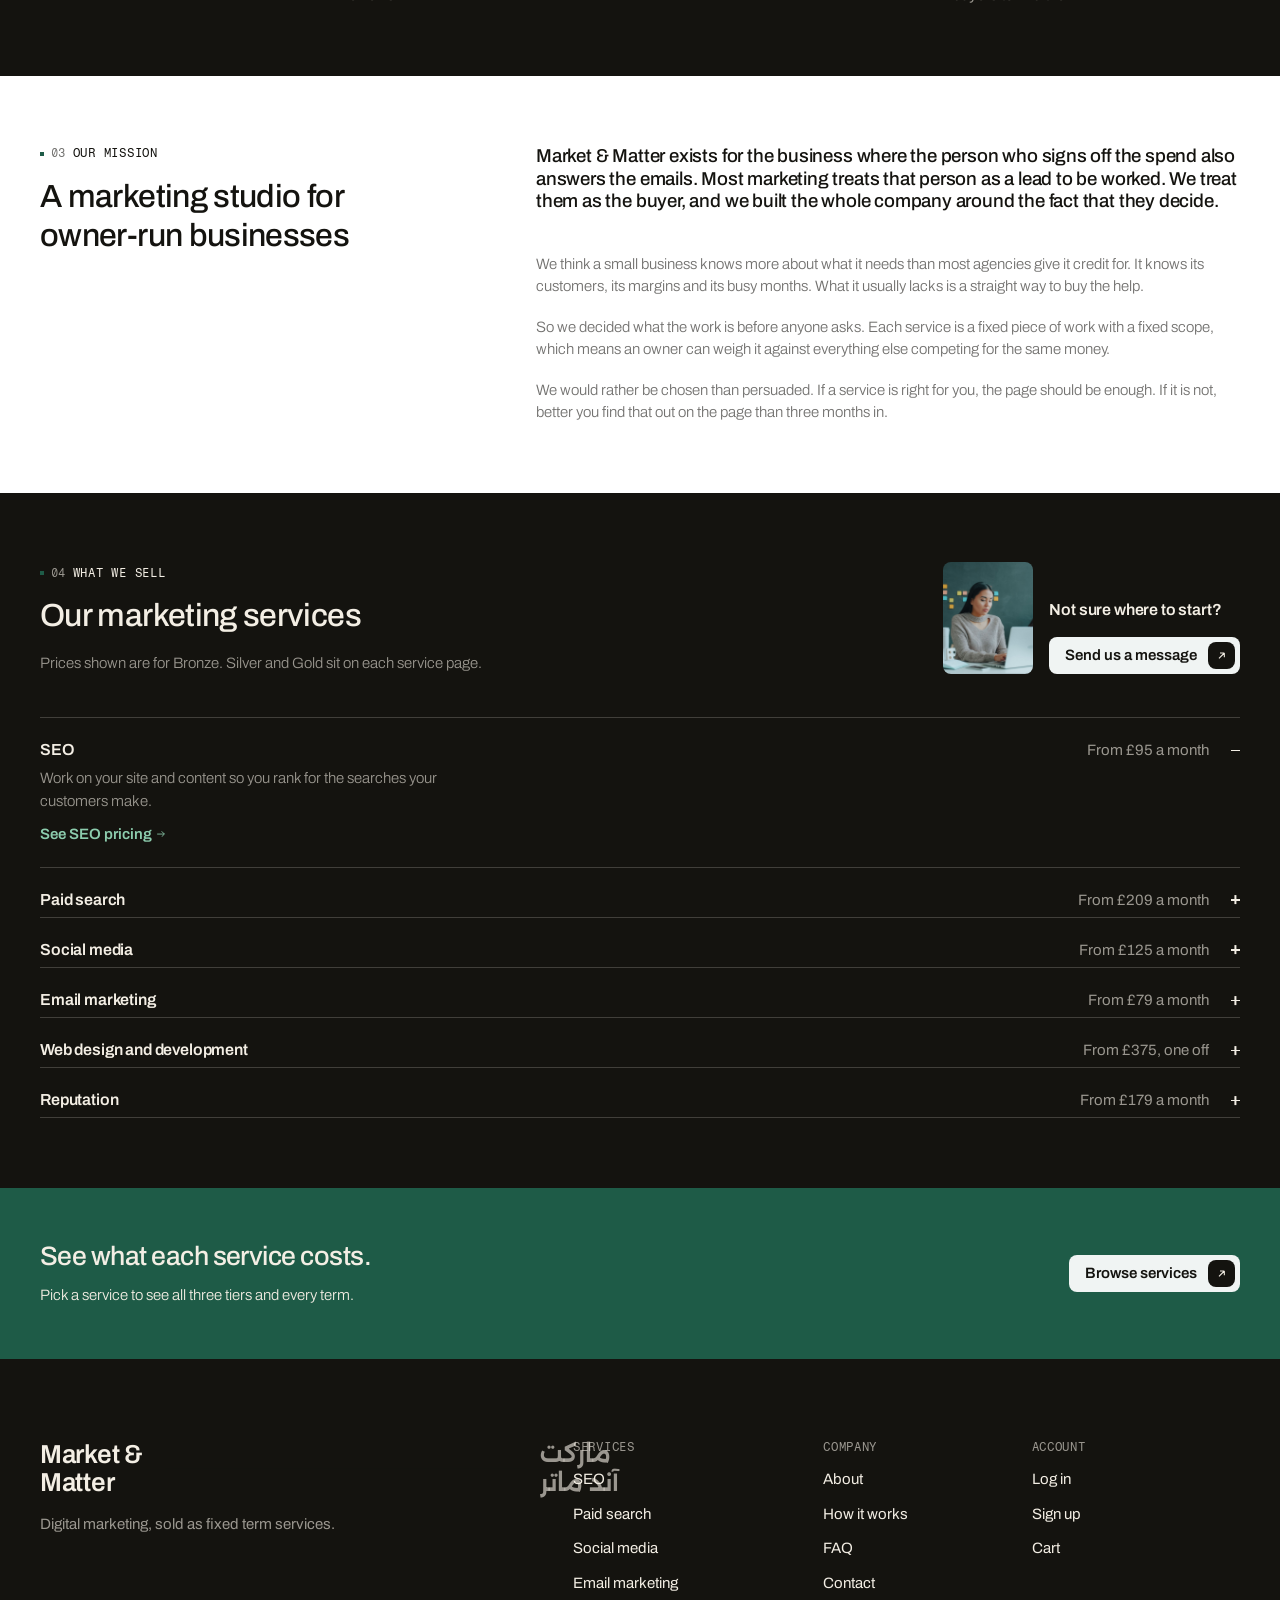
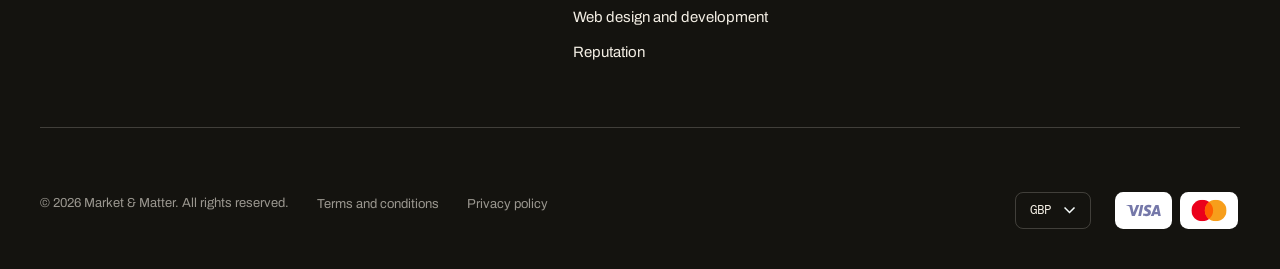
==== commit c6dc865e: "ok" ====
--- a/about.html
+++ b/about.html
@@ -147,7 +147,7 @@
     </div>
   </section>
   <section class="section diff_padt2">
-    <div class="container p-0">
+    <div class="container p-0 overall_new_pd">
       <div class="section-head section-head--stack dif_margin_bototmt">
         <p class="index-label" data-reveal>
           <span class="index-label__index">01</span>How we work
@@ -184,7 +184,7 @@
     </div>
   </section>
   <section class="section section--dark diff_padd3 diferential_t">
-    <div class="container p-0">
+    <div class="container p-0 overall_new_pd">
       <div class="section-head section-head--stack">
         <p class="index-label" data-reveal>
           <span class="index-label__index">02</span>Who we work with
@@ -226,7 +226,7 @@
     </div>
   </section>
   <section class="section diff_padt2">
-    <div class="container p-0 mission">
+    <div class="container p-0 overall_new_pd mission">
       <div class="stack">
         <p class="index-label" data-reveal>
           <span class="index-label__index">03</span>Our mission
@@ -244,7 +244,7 @@
     </div>
   </section>
   <section class="section section--dark diff_padd3">
-    <div class="container p-0">
+    <div class="container p-0 overall_new_pd">
       <div class="section-head diff_gaptttttt">
         <div class="stack">
           <p class="index-label" data-reveal>
@@ -383,7 +383,7 @@
     </div>
   </section>
   <section class="section--green green_wala_paddingt">
-    <div class="container cta-band dif_padttt" >
+    <div class="container cta-band dif_padttt overall_new_pd" >
       <div class="stack stack--s">
         <h2 class="heading-m">See what each<br class="desktop_nonet"> service costs.</h2>
         <p class="lead">Pick a service to see all three tiers and every term.</p>
